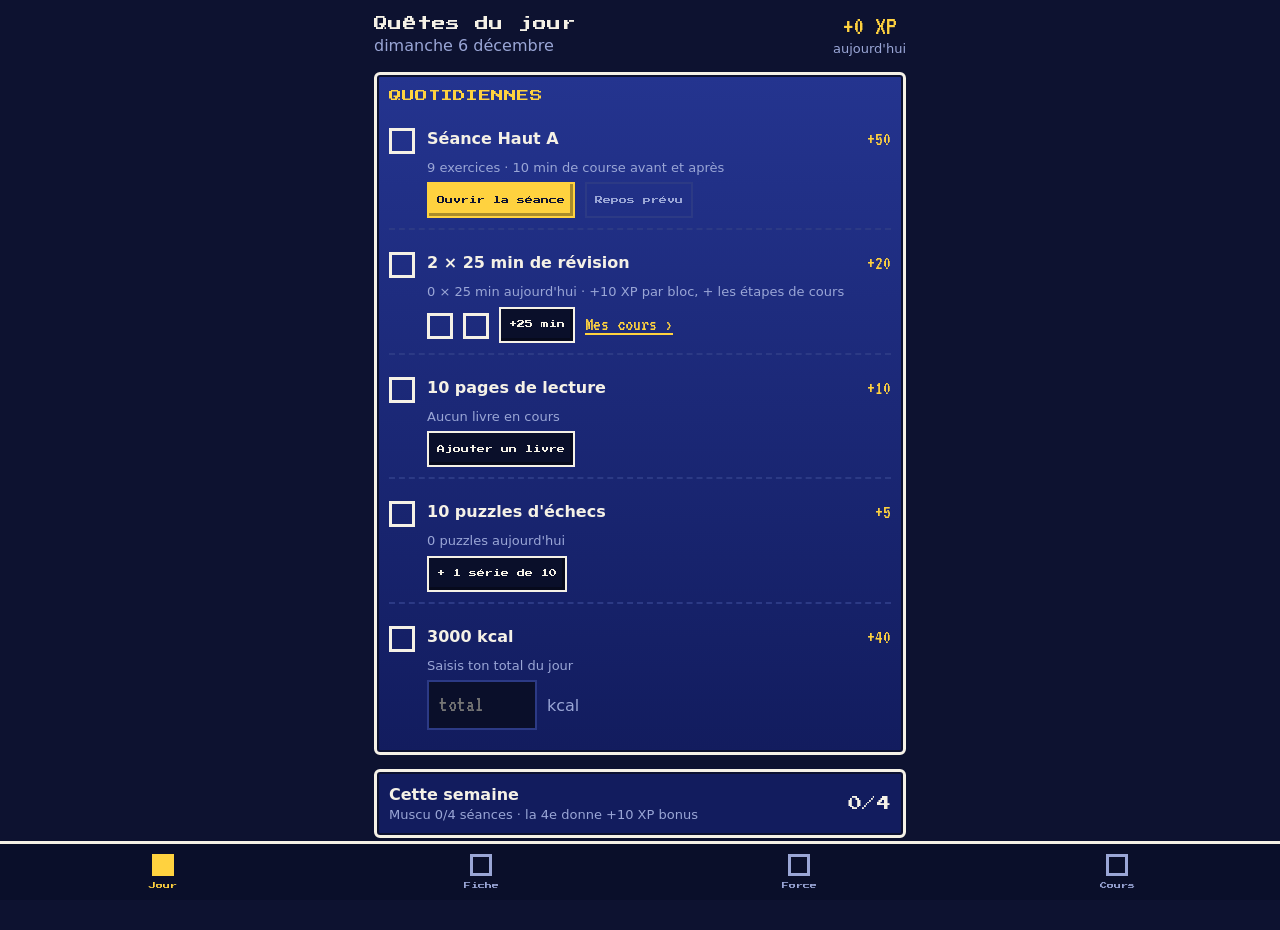
==== index.html @ cb0afadd "Life RPG v0.2.2 : première mise en ligne Co-Authored-By: Claude Opus 5.5 <noreply@anthropic.com> Cla" ====
<!DOCTYPE html>
<html lang="fr">
<head>
<meta charset="utf-8">
<meta name="viewport" content="width=device-width, initial-scale=1, viewport-fit=cover">
<meta name="theme-color" content="#0d1230">
<meta name="apple-mobile-web-app-capable" content="yes">
<meta name="mobile-web-app-capable" content="yes">
<meta name="apple-mobile-web-app-status-bar-style" content="black-translucent">
<meta name="apple-mobile-web-app-title" content="Life RPG">
<title>Life RPG</title>
<link rel="manifest" href="manifest.webmanifest">
<link rel="apple-touch-icon" href="icons/icon-180.png">
<link rel="icon" href="icons/icon-192.png">
<link rel="preload" href="fonts/pressstart2p.woff2" as="font" type="font/woff2" crossorigin>
<link rel="stylesheet" href="style.css">
</head>
<body>
<main id="app"></main>
<nav class="tabs" id="tabs"></nav>
<script src="app.js"></script>
</body>
</html>
---- style.css ----
/* Life RPG — charte « Pixel 16 bits »
   Police pixel (Press Start 2P) pour les titres, VT323 pour les chiffres,
   police système lisible pour les textes longs (noms de cours, exercices, livres). */
@font-face{font-family:'Press Start 2P';src:url(fonts/pressstart2p.woff2) format('woff2');font-display:swap}
@font-face{font-family:'VT323';src:url(fonts/vt323.woff2) format('woff2');font-display:swap}

:root{
  --bg:#0d1230; --win1:#24348f; --win2:#121c5e; --ink:#f5f1e6; --muted:#9aa6d6;
  --accent:#ffd23f; --accent2:#ff5d73; --line:#2c3a85; --track:#0a0f2a;
  --for:#ff5d5d; --sav:#4fc3ff; --sag:#b388ff; --str:#ffd23f; --vit:#6be675;
  --fd:'Press Start 2P',monospace; --fm:'VT323',monospace;
  --fb:-apple-system,BlinkMacSystemFont,'Segoe UI',Roboto,system-ui,sans-serif;
  color-scheme:dark;
}
*{box-sizing:border-box;margin:0;padding:0;-webkit-tap-highlight-color:transparent}
html,body{background:var(--bg);color:var(--ink);font-family:var(--fb);font-size:16px;line-height:1.35;-webkit-text-size-adjust:100%}
body{min-height:100vh;min-height:100dvh}
button,input,select{font:inherit;color:inherit}
a{color:var(--accent)}

#app{max-width:560px;margin:0 auto;padding:calc(env(safe-area-inset-top) + 12px) 14px calc(env(safe-area-inset-bottom) + 92px);display:flex;flex-direction:column;gap:14px}

/* Fenêtres façon RPG console : dégradé bleu, double bord blanc/marine */
.win{background:linear-gradient(180deg,var(--win1),var(--win2));border:3px solid var(--ink);box-shadow:inset 0 0 0 2px var(--bg),0 0 0 2px var(--bg);border-radius:6px;padding:12px;display:flex;flex-direction:column;gap:10px}
.win.flat{background:var(--win2)}
.row{display:flex;align-items:center;gap:10px}
.wrap{flex-wrap:wrap}
.grow{flex:1;min-width:0}
.col{display:flex;flex-direction:column;gap:6px}
.muted{color:var(--muted)}
.small{font-size:13px}
.center{text-align:center}

.ttl{font-family:var(--fd);font-size:12px;line-height:1.6;letter-spacing:.02em}
.ttl.big{font-size:14px}
.ttl.xl{font-size:16px}
.sec{font-family:var(--fd);font-size:10px;color:var(--accent);margin-top:6px;line-height:1.6}
.sec::before{content:"▶ "}
.num{font-family:var(--fm);font-size:21px;line-height:1;font-variant-numeric:tabular-nums}
.num.big{font-size:28px}
.name{font-family:var(--fb);font-weight:600;font-size:16px;line-height:1.3;overflow-wrap:anywhere}

/* Barres segmentées */
.bar{height:12px;background:var(--track);border:2px solid var(--ink);overflow:hidden}
.bar>b{display:block;height:100%;background:repeating-linear-gradient(90deg,var(--c,var(--accent)) 0 8px,transparent 8px 10px)}

/* Pastilles de stat */
.ico{flex:0 0 auto;width:38px;height:38px;display:grid;place-items:center;background:var(--c);color:var(--bg);font-family:var(--fd);font-size:8px;box-shadow:inset -3px -3px 0 #00000040,inset 3px 3px 0 #ffffff40}
.chip{font-family:var(--fd);font-size:8px;line-height:1;background:var(--accent);color:var(--bg);padding:5px 6px;white-space:nowrap}
.chip.off{background:var(--track);color:var(--muted);border:1px solid var(--line)}

/* Boutons */
.btn{appearance:none;border:2px solid var(--ink);background:var(--track);color:var(--ink);font-family:var(--fd);font-size:10px;line-height:1.4;padding:10px 12px;min-height:44px;cursor:pointer;border-radius:0;box-shadow:inset -3px -3px 0 #00000055}
.btn:active{transform:translateY(1px);box-shadow:none}
.btn.pri{background:var(--accent);color:var(--bg);border-color:var(--accent)}
.btn.sm{font-size:8px;padding:6px 8px;min-height:36px}
.btn.ghost{background:transparent;border-color:var(--line);box-shadow:none;color:var(--muted)}
.btn.danger{border-color:var(--accent2);color:var(--accent2);background:transparent}
.btn[disabled]{opacity:.4}
.link{background:none;border:0;color:var(--accent);font-family:var(--fm);font-size:20px;text-decoration:underline;text-underline-offset:3px;cursor:pointer;padding:4px 0}

input[type=text],input[type=number],input[type=url],input:not([type]){background:var(--track);border:2px solid var(--line);border-radius:0;padding:8px 10px;font-size:16px;min-height:44px;width:100%;font-family:var(--fb)}
input:focus{outline:none;border-color:var(--accent)}
input.kg{width:84px;text-align:right;font-family:var(--fm);font-size:22px;padding:4px 8px}
input.mid{width:110px;font-family:var(--fm);font-size:22px}

/* Quêtes */
.quest{display:flex;gap:12px;align-items:flex-start;padding:10px 0;border-bottom:2px dashed var(--line)}
.quest:last-child{border-bottom:0}
.check{flex:0 0 auto;width:26px;height:26px;border:3px solid var(--ink);display:grid;place-items:center;font-family:var(--fd);font-size:10px;color:var(--bg);margin-top:2px}
.check.done{background:var(--accent);border-color:var(--accent)}
button.check{cursor:pointer;background:transparent}
button.check.done{background:var(--accent)}
.quest.dn .qt{opacity:.55}
.qt{font-weight:600}
.xp{font-family:var(--fm);font-size:20px;color:var(--accent);white-space:nowrap}

/* Séance */
.ex{display:flex;flex-direction:column;gap:8px;padding:12px 0;border-bottom:2px dashed var(--line)}
.ex:last-child{border-bottom:0}
.sets{display:flex;gap:8px;flex-wrap:wrap}
.set{width:44px;height:44px;border:3px solid var(--line);background:var(--track);display:grid;place-items:center;font-family:var(--fm);font-size:20px;color:var(--muted);cursor:pointer;border-radius:0}
.set.ok{background:var(--for);border-color:var(--for);color:var(--bg)}
.set.ko{background:transparent;border-color:var(--accent2);color:var(--accent2)}
.hint{font-family:var(--fm);font-size:18px;color:var(--vit)}

/* Étapes de cours */
.steps{display:grid;grid-template-columns:repeat(4,1fr);gap:6px}
.step{border:2px solid var(--line);background:var(--track);padding:8px 2px;min-height:44px;font-family:var(--fd);font-size:7px;line-height:1.5;color:var(--muted);cursor:pointer;text-align:center;border-radius:0}
.step.on{background:var(--sav);border-color:var(--sav);color:var(--bg)}
.step[disabled]{opacity:.45;cursor:default}

/* Avatar */
.avatar svg{display:block;shape-rendering:crispEdges}
.stages{display:flex;justify-content:space-between;align-items:flex-end;gap:2px}
.stages div{display:flex;flex-direction:column;align-items:center;gap:4px;opacity:.35;font-family:var(--fd);font-size:6px}
.stages div.on{opacity:1;color:var(--accent)}
.stages div.past{opacity:.7}

/* Journal */
.log{display:flex;flex-direction:column}
.log div{display:flex;gap:8px;padding:5px 0;border-bottom:1px solid var(--line);font-size:14px}
.log div:last-child{border-bottom:0}
.log .d{font-family:var(--fm);font-size:18px;color:var(--muted);width:46px;flex:0 0 auto}

.banner{background:var(--accent);color:var(--bg);padding:10px 12px;font-family:var(--fd);font-size:9px;line-height:1.7;border:3px solid var(--ink)}
.toast{position:fixed;left:50%;bottom:calc(env(safe-area-inset-bottom) + 86px);transform:translateX(-50%);background:var(--accent);color:var(--bg);font-family:var(--fd);font-size:10px;padding:10px 14px;border:3px solid var(--ink);z-index:20;pointer-events:none;white-space:nowrap}
.toast.lvl{background:var(--vit)}

/* Barre d'onglets */
nav.tabs{position:fixed;left:0;right:0;bottom:0;background:var(--track);border-top:3px solid var(--ink);display:flex;justify-content:space-around;padding:6px 4px calc(env(safe-area-inset-bottom) + 6px);z-index:10}
nav.tabs a{display:flex;flex-direction:column;align-items:center;gap:5px;font-family:var(--fd);font-size:7px;color:var(--muted);text-decoration:none;padding:4px 8px;min-width:64px}
nav.tabs a i{width:22px;height:22px;border:3px solid currentColor;display:block}
nav.tabs a.on{color:var(--accent)}
nav.tabs a.on i{background:currentColor}

.back{font-family:var(--fm);font-size:20px;color:var(--muted);text-decoration:none}
details summary{cursor:pointer;font-family:var(--fd);font-size:9px;color:var(--muted);padding:6px 0;list-style:none}
details summary::before{content:"▸ "}
details[open] summary::before{content:"▾ "}
.seg{display:flex;gap:0}
.seg .btn{flex:1;box-shadow:none;border-right-width:0}
.seg .btn:last-child{border-right-width:2px}
.seg .btn.pri{border-color:var(--ink)}
.win.row{flex-direction:row}
a.btn{text-decoration:none;display:inline-flex;align-items:center;justify-content:center}
.sw{background:var(--track);border:3px solid var(--line);padding:3px 6px;cursor:pointer;border-radius:0;min-height:44px}
.sw.on{border-color:var(--accent)}
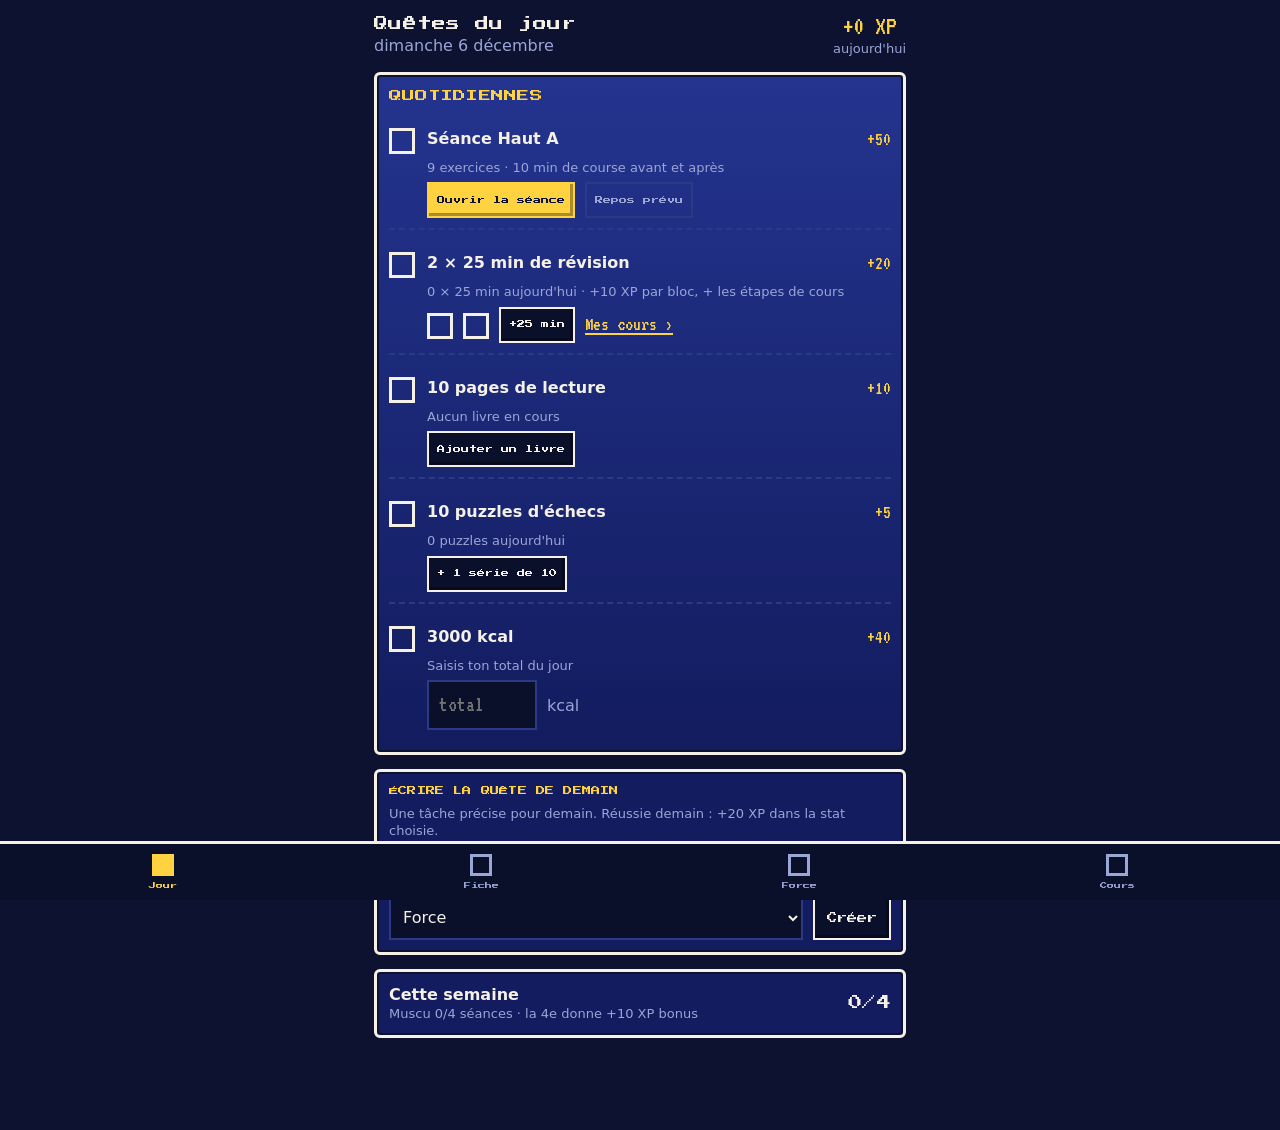
==== commit 06f03cf0: "v0.5 : sons choisis par thème + réglage Son activé / coupé Co-Authored-By: Claude Opus 5.5 <noreply@" ====
--- a/index.html
+++ b/index.html
@@ -18,6 +18,7 @@
 <body>
 <main id="app"></main>
 <nav class="tabs" id="tabs"></nav>
+<script src="sons.js"></script>
 <script src="app.js"></script>
 </body>
 </html>
--- a/style.css
+++ b/style.css
@@ -126,3 +126,108 @@
 a.btn{text-decoration:none;display:inline-flex;align-items:center;justify-content:center}
 .sw{background:var(--track);border:3px solid var(--line);padding:3px 6px;cursor:pointer;border-radius:0;min-height:44px}
 .sw.on{border-color:var(--accent)}
+.sw.lock{display:flex;flex-direction:column;align-items:center;justify-content:center;gap:3px;width:78px;min-height:66px;opacity:.6;text-align:center;font-size:11px;line-height:1.15;cursor:default}
+.toast{white-space:normal;max-width:92vw;text-align:center;line-height:1.6}
+select.sel{flex:1;background:var(--track);border:2px solid var(--line);border-radius:0;min-height:44px;padding:8px;font-size:16px;font-family:var(--fb);color:var(--ink)}
+
+/* ================= Thèmes alternatifs (Réglages › Thème) ================= */
+@font-face{font-family:'Bodoni Moda';src:url(fonts/bodoni.woff2) format('woff2');font-weight:700;font-display:swap}
+@font-face{font-family:'IBM Plex Mono';src:url(fonts/plexmono.woff2) format('woff2');font-weight:500;font-display:swap}
+@font-face{font-family:'Barlow Condensed';src:url(fonts/barlowcond.woff2) format('woff2');font-weight:600;font-display:swap}
+@font-face{font-family:'JetBrains Mono';src:url(fonts/jbmono.woff) format('woff');font-weight:500;font-display:swap}
+
+/* --- Échiquier de tournoi : papier clair, encre noire, vert feutre --- */
+html[data-theme=chess]{
+  --bg:#f2f1ec; --win1:#ffffff; --win2:#ffffff; --ink:#151515; --muted:#6d6b64;
+  --accent:#1f5a47; --accent2:#b0863c; --line:#dedbd2; --track:#e7e4dc;
+  --for:#151515; --sav:#1f5a47; --sag:#6b4e8c; --str:#b0863c; --vit:#3f7a3a;
+  --fd:'Bodoni Moda',Didot,Georgia,serif; --fm:'IBM Plex Mono',ui-monospace,monospace;
+  color-scheme:light;
+}
+[data-theme=chess] .win{background:#fff;border:1px solid var(--line);box-shadow:none;border-radius:2px}
+[data-theme=chess] .win.flat{background:#fff}
+[data-theme=chess] .ttl{font-weight:700;letter-spacing:0;font-size:15px;line-height:1.3}
+[data-theme=chess] .ttl.big{font-size:22px} [data-theme=chess] .ttl.xl{font-size:26px}
+[data-theme=chess] .sec{font-family:var(--fm);font-size:11px;letter-spacing:.12em;text-transform:uppercase;color:var(--muted)}
+[data-theme=chess] .sec::before{content:""}
+[data-theme=chess] .num{font-size:17px}
+[data-theme=chess] .num.big{font-size:22px}
+[data-theme=chess] .xp{font-family:var(--fm);font-size:14px}
+[data-theme=chess] .bar{height:5px;border:0;background:var(--track)}
+[data-theme=chess] .bar>b{background:var(--c,var(--accent))}
+[data-theme=chess] .ico{background:transparent;box-shadow:none;color:var(--c);font-family:'Apple Symbols','Segoe UI Symbol',serif;font-size:30px;line-height:1}
+[data-theme=chess] .chip{background:transparent;border:1px solid var(--line);color:var(--ink);font-family:var(--fm);font-size:10px}
+[data-theme=chess] .btn{font-family:var(--fb);font-weight:600;font-size:14px;border:1px solid var(--ink);background:#fff;color:var(--ink);box-shadow:none;border-radius:2px}
+[data-theme=chess] .btn.pri{background:var(--accent);border-color:var(--accent);color:#fff}
+[data-theme=chess] .btn.sm{font-size:13px}
+[data-theme=chess] .btn.ghost{border-color:var(--line);color:var(--muted);background:transparent}
+[data-theme=chess] .check{border:2px solid var(--ink);border-radius:50%;font-family:var(--fb);color:#fff}
+[data-theme=chess] .check.done,[data-theme=chess] button.check.done{background:var(--ink);border-color:var(--ink)}
+[data-theme=chess] .step{font-family:var(--fm);font-size:10px;border:1px solid var(--line);background:#fff}
+[data-theme=chess] .step.on{color:#fff}
+[data-theme=chess] .link{font-family:var(--fb);font-size:15px;color:var(--accent)}
+[data-theme=chess] .back{font-family:var(--fm);font-size:14px}
+[data-theme=chess] .quest,[data-theme=chess] .ex{border-bottom:1px solid var(--line)}
+[data-theme=chess] input,[data-theme=chess] select.sel{background:#fff!important;border:1px solid var(--line)!important}
+[data-theme=chess] input:focus{border-color:var(--accent)!important}
+[data-theme=chess] nav.tabs{background:#fff;border-top:1px solid var(--line)}
+[data-theme=chess] nav.tabs a{font-family:var(--fb);font-size:11px;font-weight:600}
+[data-theme=chess] nav.tabs a i{border-width:2px}
+[data-theme=chess] .banner,[data-theme=chess] .toast{font-family:var(--fb);font-weight:600;font-size:13px;border:1px solid var(--ink);background:var(--accent);color:#fff}
+[data-theme=chess] .stages div{font-family:var(--fm);font-size:8px}
+[data-theme=chess] details summary{font-family:var(--fm);font-size:12px}
+[data-theme=chess] .sw{background:var(--bg);border:1px solid var(--line)} [data-theme=chess] .sw.on{border:2px solid var(--accent)}
+[data-theme=chess] .avatar-frame{background:#24348f}
+
+/* --- Moniteur clinique : sombre, turquoise, chiffres monospace --- */
+html[data-theme=clinic]{
+  --bg:#071519; --win1:#0e2329; --win2:#0e2329; --ink:#e3f3f1; --muted:#7c9ea2;
+  --accent:#3ad1c5; --accent2:#ff6b6b; --line:#1b3a42; --track:#14323a;
+  --for:#ff6b6b; --sav:#3ad1c5; --sag:#c9a7ff; --str:#ffd166; --vit:#7ee081;
+  --fd:'Barlow Condensed',system-ui,sans-serif; --fm:'JetBrains Mono',ui-monospace,monospace;
+}
+[data-theme=clinic] .win{background:var(--win1);border:1px solid var(--line);box-shadow:none;border-radius:10px}
+[data-theme=clinic] .ttl{text-transform:uppercase;letter-spacing:.04em;font-weight:600;font-size:16px;line-height:1.2}
+[data-theme=clinic] .ttl.big{font-size:24px} [data-theme=clinic] .ttl.xl{font-size:28px}
+[data-theme=clinic] .sec{font-family:var(--fd);font-size:14px;letter-spacing:.08em;text-transform:uppercase;color:var(--muted)}
+[data-theme=clinic] .sec::before{content:""}
+[data-theme=clinic] .num{font-size:16px}
+[data-theme=clinic] .num.big{font-size:22px}
+[data-theme=clinic] .xp{font-family:var(--fm);font-size:14px}
+[data-theme=clinic] .bar{height:6px;border:0;border-radius:99px;background:var(--track)}
+[data-theme=clinic] .bar>b{background:var(--c,var(--accent));border-radius:99px}
+[data-theme=clinic] .ico{background:transparent;box-shadow:none;border:1.5px solid var(--c);border-radius:8px;color:var(--c)}
+[data-theme=clinic] .ico svg{width:22px;height:22px;fill:none;stroke:currentColor;stroke-width:2;stroke-linecap:round;stroke-linejoin:round}
+[data-theme=clinic] .chip{background:transparent;border:1px solid var(--line);color:var(--muted);font-family:var(--fm);font-size:10px;border-radius:99px}
+[data-theme=clinic] .btn{font-family:var(--fd);font-size:15px;letter-spacing:.04em;text-transform:uppercase;border:1px solid var(--line);background:var(--track);box-shadow:none;border-radius:8px}
+[data-theme=clinic] .btn.pri{background:var(--accent);border-color:var(--accent);color:#071519}
+[data-theme=clinic] .btn.sm{font-size:13px}
+[data-theme=clinic] .btn.ghost{background:transparent}
+[data-theme=clinic] .btn.danger{border-color:var(--accent2)}
+[data-theme=clinic] .check{border:2px solid var(--muted);border-radius:6px;color:#071519;font-family:var(--fb)}
+[data-theme=clinic] .check.done,[data-theme=clinic] button.check.done{background:var(--accent);border-color:var(--accent)}
+[data-theme=clinic] .step{font-family:var(--fm);font-size:9px;border:1px solid var(--line);border-radius:6px}
+[data-theme=clinic] .step.on{color:#071519}
+[data-theme=clinic] .link{font-family:var(--fb);font-size:15px}
+[data-theme=clinic] .back{font-family:var(--fm);font-size:14px}
+[data-theme=clinic] .quest,[data-theme=clinic] .ex{border-bottom:1px solid var(--line)}
+[data-theme=clinic] input,[data-theme=clinic] select.sel{border:1px solid var(--line)!important;border-radius:8px!important}
+[data-theme=clinic] nav.tabs{background:var(--bg);border-top:1px solid var(--line)}
+[data-theme=clinic] nav.tabs a{font-family:var(--fd);font-size:13px;letter-spacing:.04em;text-transform:uppercase}
+[data-theme=clinic] nav.tabs a i{border-width:2px;border-radius:5px}
+[data-theme=clinic] .banner,[data-theme=clinic] .toast{font-family:var(--fd);font-size:15px;letter-spacing:.04em;text-transform:uppercase;border:0;border-radius:10px;background:var(--accent);color:#071519}
+[data-theme=clinic] .toast.lvl{background:var(--vit)}
+[data-theme=clinic] .stages div{font-family:var(--fm);font-size:8px}
+[data-theme=clinic] details summary{font-family:var(--fd);font-size:14px;text-transform:uppercase;letter-spacing:.04em}
+[data-theme=clinic] .sw{border:1px solid var(--line);border-radius:8px} [data-theme=clinic] .sw.on{border:2px solid var(--accent)}
+
+/* Sélecteur de thème */
+.themes{display:grid;grid-template-columns:repeat(3,1fr);gap:8px}
+.theme-opt{border:2px solid var(--line);background:var(--track);padding:8px 4px;cursor:pointer;display:flex;flex-direction:column;align-items:center;gap:6px;font-family:var(--fb);font-size:12px;color:var(--ink);min-height:44px}
+.theme-opt.on{border-color:var(--accent)}
+.theme-opt .sw3{display:flex;height:18px;width:100%}
+.theme-opt .sw3 i{flex:1}
+/* VT323 est très étroite : on réduit les chiffres dans les thèmes à police monospace large */
+[data-theme=chess] .num,[data-theme=clinic] .num{font-size:15px!important;line-height:1.3}
+[data-theme=chess] .num.big,[data-theme=clinic] .num.big{font-size:20px!important}
+[data-theme=chess] input.kg,[data-theme=chess] input.mid,[data-theme=clinic] input.kg,[data-theme=clinic] input.mid{font-size:17px}
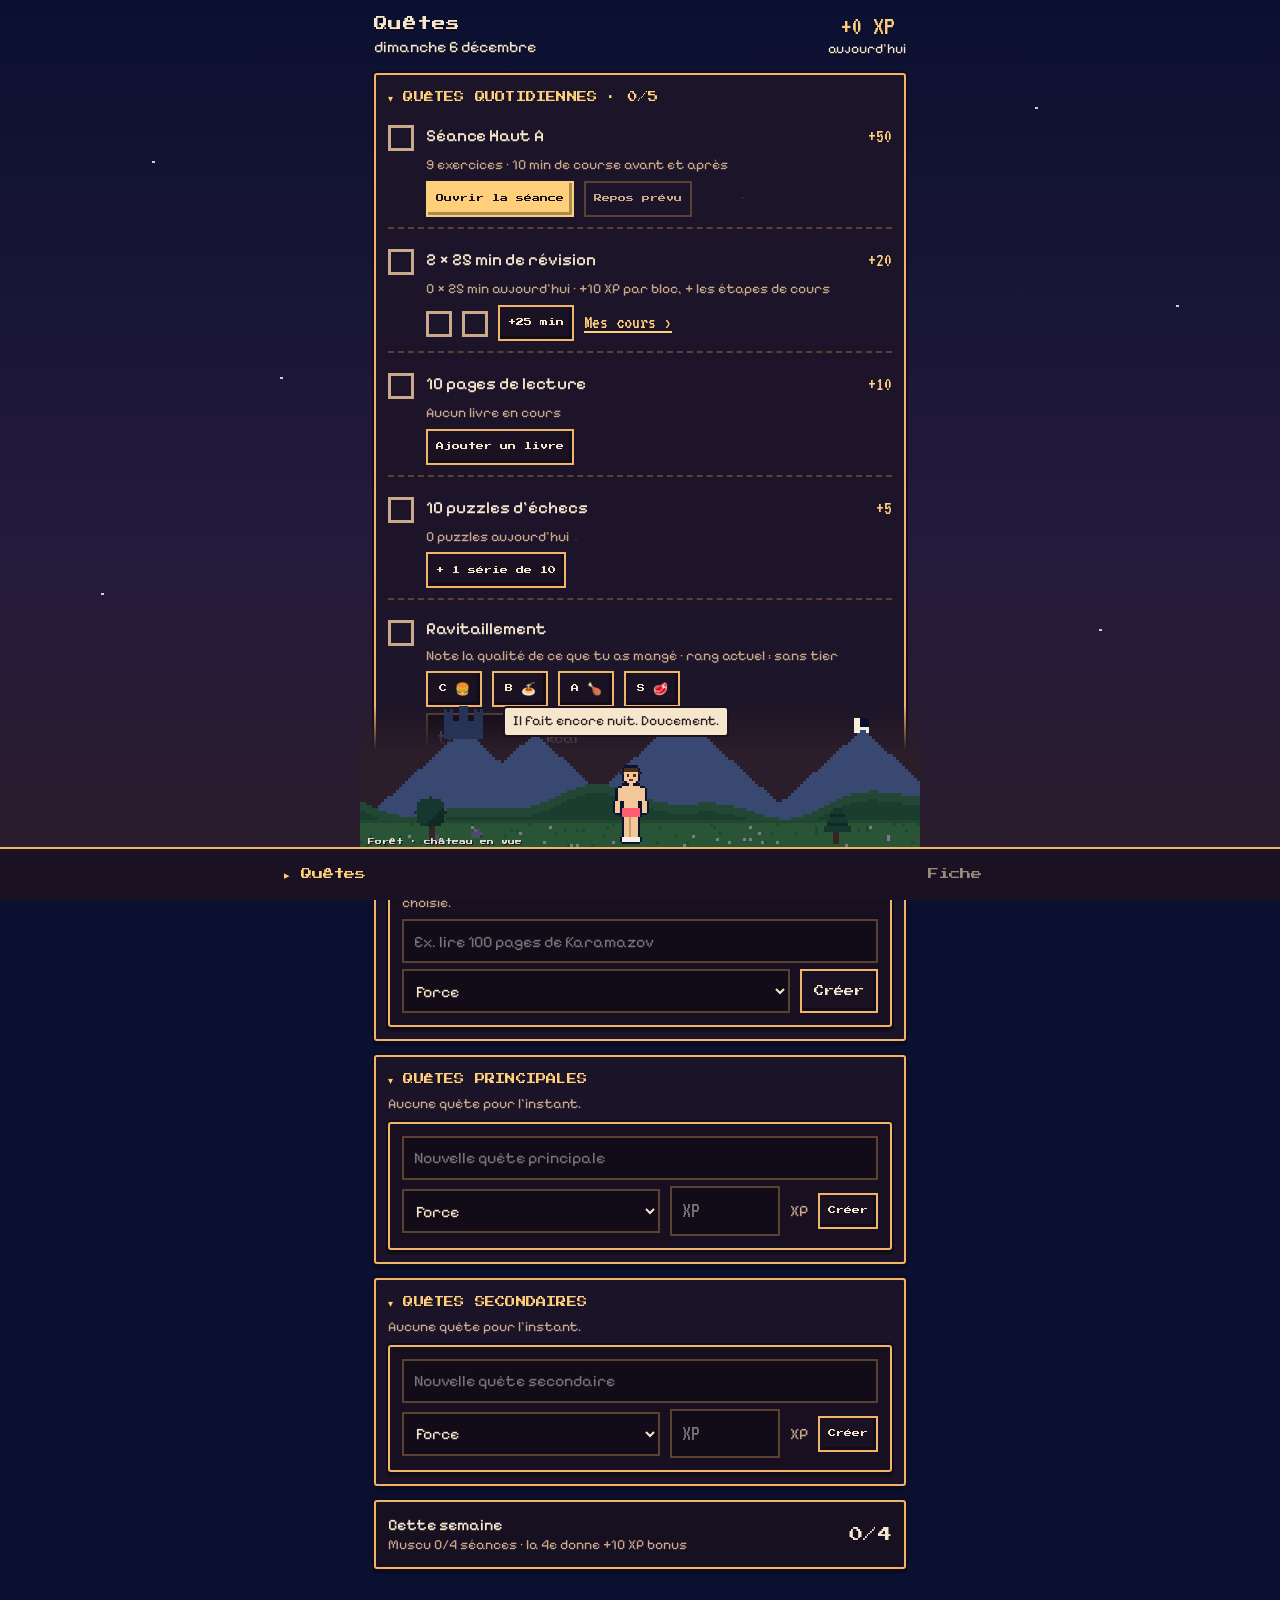
==== commit 02f3f1f9: "v1.2 : style Feu de camp, ciel jour/aube/crépuscule/nuit, paysage du jour, demeure évolutive, 2 ongl" ====
--- a/index.html
+++ b/index.html
@@ -3,7 +3,7 @@
 <head>
 <meta charset="utf-8">
 <meta name="viewport" content="width=device-width, initial-scale=1, viewport-fit=cover">
-<meta name="theme-color" content="#0d1230">
+<meta name="theme-color" content="#1a1222">
 <meta name="apple-mobile-web-app-capable" content="yes">
 <meta name="mobile-web-app-capable" content="yes">
 <meta name="apple-mobile-web-app-status-bar-style" content="black-translucent">
@@ -16,9 +16,12 @@
 <link rel="stylesheet" href="style.css">
 </head>
 <body>
+<div id="sky"></div>
 <main id="app"></main>
+<div id="scene"></div>
 <nav class="tabs" id="tabs"></nav>
 <script src="sons.js"></script>
+<script src="monde.js"></script>
 <script src="app.js"></script>
 </body>
 </html>
--- a/style.css
+++ b/style.css
@@ -3,13 +3,14 @@
    police système lisible pour les textes longs (noms de cours, exercices, livres). */
 @font-face{font-family:'Press Start 2P';src:url(fonts/pressstart2p.woff2) format('woff2');font-display:swap}
 @font-face{font-family:'VT323';src:url(fonts/vt323.woff2) format('woff2');font-display:swap}
+@font-face{font-family:'Pixelify';src:url(fonts/pixelify.ttf) format('truetype');font-display:swap}
 
 :root{
-  --bg:#0d1230; --win1:#24348f; --win2:#121c5e; --ink:#f5f1e6; --muted:#9aa6d6;
-  --accent:#ffd23f; --accent2:#ff5d73; --line:#2c3a85; --track:#0a0f2a;
-  --for:#ff5d5d; --sav:#4fc3ff; --sag:#b388ff; --str:#ffd23f; --vit:#6be675;
+  --bg:#120c18; --win1:rgba(30,21,40,.93); --win2:rgba(24,17,32,.93); --ink:#f6e7cc; --muted:#c9a98a;
+  --accent:#ffcf7a; --accent2:#ff6b5a; --line:#5a4232; --track:#120c18; --frame:#f0b46a;
+  --for:#ff8a6a; --sav:#7fc8f0; --sag:#c9a0f0; --str:#ffd56a; --vit:#8fdc8f;
   --fd:'Press Start 2P',monospace; --fm:'VT323',monospace;
-  --fb:-apple-system,BlinkMacSystemFont,'Segoe UI',Roboto,system-ui,sans-serif;
+  --fb:'Pixelify',-apple-system,BlinkMacSystemFont,'Segoe UI',Roboto,system-ui,sans-serif;
   color-scheme:dark;
 }
 *{box-sizing:border-box;margin:0;padding:0;-webkit-tap-highlight-color:transparent}
@@ -130,104 +131,65 @@
 .toast{white-space:normal;max-width:92vw;text-align:center;line-height:1.6}
 select.sel{flex:1;background:var(--track);border:2px solid var(--line);border-radius:0;min-height:44px;padding:8px;font-size:16px;font-family:var(--fb);color:var(--ink)}
 
-/* ================= Thèmes alternatifs (Réglages › Thème) ================= */
-@font-face{font-family:'Bodoni Moda';src:url(fonts/bodoni.woff2) format('woff2');font-weight:700;font-display:swap}
-@font-face{font-family:'IBM Plex Mono';src:url(fonts/plexmono.woff2) format('woff2');font-weight:500;font-display:swap}
-@font-face{font-family:'Barlow Condensed';src:url(fonts/barlowcond.woff2) format('woff2');font-weight:600;font-display:swap}
-@font-face{font-family:'JetBrains Mono';src:url(fonts/jbmono.woff) format('woff');font-weight:500;font-display:swap}
+#hero.hop{animation:hop .9s steps(6) 1}
+@keyframes hop{0%,100%{transform:translateY(0)}25%{transform:translateY(-4px)}50%{transform:translateY(0)}70%{transform:translateY(-2px)}}
+#hero.hop-big{animation:hopbig .9s steps(6) 1}
+@keyframes hopbig{0%,100%{transform:translateY(0)}25%{transform:translateY(-7px)}50%{transform:translateY(0)}70%{transform:translateY(-4px)}}
+#hero.hop-soft{animation:hopsoft .9s steps(4) 1}
+@keyframes hopsoft{0%,100%{transform:translateY(0)}50%{transform:translateY(1px)}}
+.spk{opacity:0;animation:spk 4s steps(1) infinite}
+@keyframes spk{0%{opacity:0}8%{opacity:1}16%{opacity:.4}24%,100%{opacity:0}}
+.btn.grade{min-width:56px}
+.emo{font-family:system-ui,sans-serif;font-size:1.5em;line-height:1;vertical-align:middle}
+@media (prefers-reduced-motion:reduce){#hero.hop,#hero.hop-big,#hero.hop-soft{animation:none}.spk{animation:none;opacity:1}}
+details.fold>summary.ttl{font-size:10px;color:var(--accent);padding:2px 0}
+details.fold:not([open]){padding-top:10px;padding-bottom:10px}
 
-/* --- Échiquier de tournoi : papier clair, encre noire, vert feutre --- */
-html[data-theme=chess]{
-  --bg:#f2f1ec; --win1:#ffffff; --win2:#ffffff; --ink:#151515; --muted:#6d6b64;
-  --accent:#1f5a47; --accent2:#b0863c; --line:#dedbd2; --track:#e7e4dc;
-  --for:#151515; --sav:#1f5a47; --sag:#6b4e8c; --str:#b0863c; --vit:#3f7a3a;
-  --fd:'Bodoni Moda',Didot,Georgia,serif; --fm:'IBM Plex Mono',ui-monospace,monospace;
-  color-scheme:light;
-}
-[data-theme=chess] .win{background:#fff;border:1px solid var(--line);box-shadow:none;border-radius:2px}
-[data-theme=chess] .win.flat{background:#fff}
-[data-theme=chess] .ttl{font-weight:700;letter-spacing:0;font-size:15px;line-height:1.3}
-[data-theme=chess] .ttl.big{font-size:22px} [data-theme=chess] .ttl.xl{font-size:26px}
-[data-theme=chess] .sec{font-family:var(--fm);font-size:11px;letter-spacing:.12em;text-transform:uppercase;color:var(--muted)}
-[data-theme=chess] .sec::before{content:""}
-[data-theme=chess] .num{font-size:17px}
-[data-theme=chess] .num.big{font-size:22px}
-[data-theme=chess] .xp{font-family:var(--fm);font-size:14px}
-[data-theme=chess] .bar{height:5px;border:0;background:var(--track)}
-[data-theme=chess] .bar>b{background:var(--c,var(--accent))}
-[data-theme=chess] .ico{background:transparent;box-shadow:none;color:var(--c);font-family:'Apple Symbols','Segoe UI Symbol',serif;font-size:30px;line-height:1}
-[data-theme=chess] .chip{background:transparent;border:1px solid var(--line);color:var(--ink);font-family:var(--fm);font-size:10px}
-[data-theme=chess] .btn{font-family:var(--fb);font-weight:600;font-size:14px;border:1px solid var(--ink);background:#fff;color:var(--ink);box-shadow:none;border-radius:2px}
-[data-theme=chess] .btn.pri{background:var(--accent);border-color:var(--accent);color:#fff}
-[data-theme=chess] .btn.sm{font-size:13px}
-[data-theme=chess] .btn.ghost{border-color:var(--line);color:var(--muted);background:transparent}
-[data-theme=chess] .check{border:2px solid var(--ink);border-radius:50%;font-family:var(--fb);color:#fff}
-[data-theme=chess] .check.done,[data-theme=chess] button.check.done{background:var(--ink);border-color:var(--ink)}
-[data-theme=chess] .step{font-family:var(--fm);font-size:10px;border:1px solid var(--line);background:#fff}
-[data-theme=chess] .step.on{color:#fff}
-[data-theme=chess] .link{font-family:var(--fb);font-size:15px;color:var(--accent)}
-[data-theme=chess] .back{font-family:var(--fm);font-size:14px}
-[data-theme=chess] .quest,[data-theme=chess] .ex{border-bottom:1px solid var(--line)}
-[data-theme=chess] input,[data-theme=chess] select.sel{background:#fff!important;border:1px solid var(--line)!important}
-[data-theme=chess] input:focus{border-color:var(--accent)!important}
-[data-theme=chess] nav.tabs{background:#fff;border-top:1px solid var(--line)}
-[data-theme=chess] nav.tabs a{font-family:var(--fb);font-size:11px;font-weight:600}
-[data-theme=chess] nav.tabs a i{border-width:2px}
-[data-theme=chess] .banner,[data-theme=chess] .toast{font-family:var(--fb);font-weight:600;font-size:13px;border:1px solid var(--ink);background:var(--accent);color:#fff}
-[data-theme=chess] .stages div{font-family:var(--fm);font-size:8px}
-[data-theme=chess] details summary{font-family:var(--fm);font-size:12px}
-[data-theme=chess] .sw{background:var(--bg);border:1px solid var(--line)} [data-theme=chess] .sw.on{border:2px solid var(--accent)}
-[data-theme=chess] .avatar-frame{background:#24348f}
-
-/* --- Moniteur clinique : sombre, turquoise, chiffres monospace --- */
-html[data-theme=clinic]{
-  --bg:#071519; --win1:#0e2329; --win2:#0e2329; --ink:#e3f3f1; --muted:#7c9ea2;
-  --accent:#3ad1c5; --accent2:#ff6b6b; --line:#1b3a42; --track:#14323a;
-  --for:#ff6b6b; --sav:#3ad1c5; --sag:#c9a7ff; --str:#ffd166; --vit:#7ee081;
-  --fd:'Barlow Condensed',system-ui,sans-serif; --fm:'JetBrains Mono',ui-monospace,monospace;
-}
-[data-theme=clinic] .win{background:var(--win1);border:1px solid var(--line);box-shadow:none;border-radius:10px}
-[data-theme=clinic] .ttl{text-transform:uppercase;letter-spacing:.04em;font-weight:600;font-size:16px;line-height:1.2}
-[data-theme=clinic] .ttl.big{font-size:24px} [data-theme=clinic] .ttl.xl{font-size:28px}
-[data-theme=clinic] .sec{font-family:var(--fd);font-size:14px;letter-spacing:.08em;text-transform:uppercase;color:var(--muted)}
-[data-theme=clinic] .sec::before{content:""}
-[data-theme=clinic] .num{font-size:16px}
-[data-theme=clinic] .num.big{font-size:22px}
-[data-theme=clinic] .xp{font-family:var(--fm);font-size:14px}
-[data-theme=clinic] .bar{height:6px;border:0;border-radius:99px;background:var(--track)}
-[data-theme=clinic] .bar>b{background:var(--c,var(--accent));border-radius:99px}
-[data-theme=clinic] .ico{background:transparent;box-shadow:none;border:1.5px solid var(--c);border-radius:8px;color:var(--c)}
-[data-theme=clinic] .ico svg{width:22px;height:22px;fill:none;stroke:currentColor;stroke-width:2;stroke-linecap:round;stroke-linejoin:round}
-[data-theme=clinic] .chip{background:transparent;border:1px solid var(--line);color:var(--muted);font-family:var(--fm);font-size:10px;border-radius:99px}
-[data-theme=clinic] .btn{font-family:var(--fd);font-size:15px;letter-spacing:.04em;text-transform:uppercase;border:1px solid var(--line);background:var(--track);box-shadow:none;border-radius:8px}
-[data-theme=clinic] .btn.pri{background:var(--accent);border-color:var(--accent);color:#071519}
-[data-theme=clinic] .btn.sm{font-size:13px}
-[data-theme=clinic] .btn.ghost{background:transparent}
-[data-theme=clinic] .btn.danger{border-color:var(--accent2)}
-[data-theme=clinic] .check{border:2px solid var(--muted);border-radius:6px;color:#071519;font-family:var(--fb)}
-[data-theme=clinic] .check.done,[data-theme=clinic] button.check.done{background:var(--accent);border-color:var(--accent)}
-[data-theme=clinic] .step{font-family:var(--fm);font-size:9px;border:1px solid var(--line);border-radius:6px}
-[data-theme=clinic] .step.on{color:#071519}
-[data-theme=clinic] .link{font-family:var(--fb);font-size:15px}
-[data-theme=clinic] .back{font-family:var(--fm);font-size:14px}
-[data-theme=clinic] .quest,[data-theme=clinic] .ex{border-bottom:1px solid var(--line)}
-[data-theme=clinic] input,[data-theme=clinic] select.sel{border:1px solid var(--line)!important;border-radius:8px!important}
-[data-theme=clinic] nav.tabs{background:var(--bg);border-top:1px solid var(--line)}
-[data-theme=clinic] nav.tabs a{font-family:var(--fd);font-size:13px;letter-spacing:.04em;text-transform:uppercase}
-[data-theme=clinic] nav.tabs a i{border-width:2px;border-radius:5px}
-[data-theme=clinic] .banner,[data-theme=clinic] .toast{font-family:var(--fd);font-size:15px;letter-spacing:.04em;text-transform:uppercase;border:0;border-radius:10px;background:var(--accent);color:#071519}
-[data-theme=clinic] .toast.lvl{background:var(--vit)}
-[data-theme=clinic] .stages div{font-family:var(--fm);font-size:8px}
-[data-theme=clinic] details summary{font-family:var(--fd);font-size:14px;text-transform:uppercase;letter-spacing:.04em}
-[data-theme=clinic] .sw{border:1px solid var(--line);border-radius:8px} [data-theme=clinic] .sw.on{border:2px solid var(--accent)}
-
-/* Sélecteur de thème */
-.themes{display:grid;grid-template-columns:repeat(3,1fr);gap:8px}
-.theme-opt{border:2px solid var(--line);background:var(--track);padding:8px 4px;cursor:pointer;display:flex;flex-direction:column;align-items:center;gap:6px;font-family:var(--fb);font-size:12px;color:var(--ink);min-height:44px}
-.theme-opt.on{border-color:var(--accent)}
-.theme-opt .sw3{display:flex;height:18px;width:100%}
-.theme-opt .sw3 i{flex:1}
-/* VT323 est très étroite : on réduit les chiffres dans les thèmes à police monospace large */
-[data-theme=chess] .num,[data-theme=clinic] .num{font-size:15px!important;line-height:1.3}
-[data-theme=chess] .num.big,[data-theme=clinic] .num.big{font-size:20px!important}
-[data-theme=chess] input.kg,[data-theme=chess] input.mid,[data-theme=clinic] input.kg,[data-theme=clinic] input.mid{font-size:17px}
+/* ===== v1.2 : style Feu de camp — ciel jour / aube / crépuscule / nuit ===== */
+html,body{background:#0b1030}
+body{background:transparent}
+#sky{position:fixed;inset:0;z-index:-1;pointer-events:none;background:linear-gradient(#0b1030,#241a3c 60%,#2b1d2a);--hz:#2b1d2a}
+#sky::before{content:"";position:absolute;inset:0;opacity:.8;background-image:radial-gradient(1.5px 1.5px at 12% 18%,#fff 98%,transparent),radial-gradient(1.5px 1.5px at 33% 8%,#fff 98%,transparent),radial-gradient(1.5px 1.5px at 58% 22%,#fff 98%,transparent),radial-gradient(1.5px 1.5px at 81% 12%,#fff 98%,transparent),radial-gradient(1.5px 1.5px at 92% 34%,#fff 98%,transparent),radial-gradient(1.5px 1.5px at 22% 42%,#fff 98%,transparent),radial-gradient(1.5px 1.5px at 70% 48%,#fff 98%,transparent),radial-gradient(1.5px 1.5px at 45% 60%,#fff 98%,transparent),radial-gradient(1.5px 1.5px at 8% 66%,#fff 98%,transparent),radial-gradient(1.5px 1.5px at 86% 70%,#fff 98%,transparent)}
+body[data-sky=jour] #sky{background:linear-gradient(#3f8fe0,#7cc0f4 55%,#b9e2ff)}
+body[data-sky=aube] #sky{background:linear-gradient(#3a4a8a,#c0709a 50%,#ffb070)}
+body[data-sky=crep] #sky{background:linear-gradient(#2a2660,#a8508a 50%,#ff8a4a)}
+body[data-sky=jour] #sky::before,body[data-sky=aube] #sky::before{opacity:0}
+body[data-sky=crep] #sky::before{opacity:.35}
+#scene{--hz:#2b1d2a}
+body[data-sky=jour] #scene{--hz:#b9e2ff} body[data-sky=aube] #scene{--hz:#ffb070} body[data-sky=crep] #scene{--hz:#ff8a4a}
+.win{background:var(--win1);border:2px solid var(--frame);border-radius:3px;box-shadow:0 0 0 2px #120c18,0 3px 0 2px rgba(0,0,0,.25)}
+.win.flat{background:var(--win2)}
+.name{font-family:var(--fb);font-weight:500;font-size:17px}
+.qt{font-weight:500}
+.small{font-size:14px}
+.check{border-color:var(--muted)}
+.check.done,button.check.done{background:var(--accent);border-color:var(--accent)}
+.bar{border-color:#6a5040;background:#120c18}
+.btn{border-color:var(--frame);background:#1a1222}
+.btn.pri{background:var(--accent);border-color:var(--accent);color:#1a1222}
+.ico{color:#1a1222}
+.chip{color:#1a1222}
+.sec{text-shadow:0 2px 0 #120c18}
+.back{color:var(--ink);text-shadow:0 2px 0 #120c18}
+body[data-sky=jour] .sec,body[data-sky=jour] .back,body[data-sky=aube] .sec{color:#fff7e6;text-shadow:0 2px 0 #1a1222}
+#app>.row:first-child .muted,#app>.row:first-child .small{color:var(--ink);text-shadow:0 2px 0 #120c18}
+#app>.row:first-child .ttl{text-shadow:0 2px 0 #120c18}
+input[type=text],input[type=number],input[type=url],input:not([type]),select.sel{background:#120c18;border-color:var(--line)}
+.toast{background:var(--accent);color:#1a1222;border-color:#1a1222}
+/* Onglets : deux seulement */
+nav.tabs{background:#1a1222;border-top:2px solid var(--frame);justify-content:stretch;padding:4px 10px calc(env(safe-area-inset-bottom) + 4px)}
+nav.tabs a{flex:1;flex-direction:row;justify-content:center;font-size:11px;padding:14px 6px;color:#9a8a7a}
+nav.tabs a.on{color:var(--accent)}
+/* Scène en bas, juste au-dessus des onglets */
+#scene{position:fixed;left:0;right:0;bottom:calc(env(safe-area-inset-bottom) + 50px);z-index:5;pointer-events:none;max-width:560px;margin:0 auto}
+#scene{background:linear-gradient(to bottom,transparent,var(--hz) 30%)}
+#scene canvas{display:block;width:100%;image-rendering:pixelated;image-rendering:crisp-edges}
+body.has-scene #app{padding-bottom:calc(env(safe-area-inset-bottom) + 50px + 33vw + 20px)}
+@media (min-width:560px){body.has-scene #app{padding-bottom:260px}}
+.sc-over{position:absolute;inset:0}
+.sc-av{position:absolute;bottom:4%}
+#scene.land .sc-av svg{width:13vw;max-width:72px;height:auto}
+.sc-glow{position:absolute;bottom:-10%;width:40vw;height:40vw;max-width:220px;max-height:220px;transform:translateX(-50%);background:radial-gradient(closest-side,rgba(246,164,58,.35),transparent);pointer-events:none}
+.sc-bub{position:absolute;top:2px;max-width:230px;background:#f6e7cc;color:#2b1d2a;font-family:var(--fb);font-size:14px;line-height:1.2;padding:5px 8px;border-radius:2px;box-shadow:0 0 0 2px #1a1222}
+.sc-place{position:absolute;left:8px;bottom:4px;font-family:var(--fd);font-size:7px;color:#fff7e6;text-shadow:1px 1px 0 #1a1222;opacity:.9}
+#scene.home .sc-place{left:50%;transform:translateX(-50%);white-space:nowrap}
